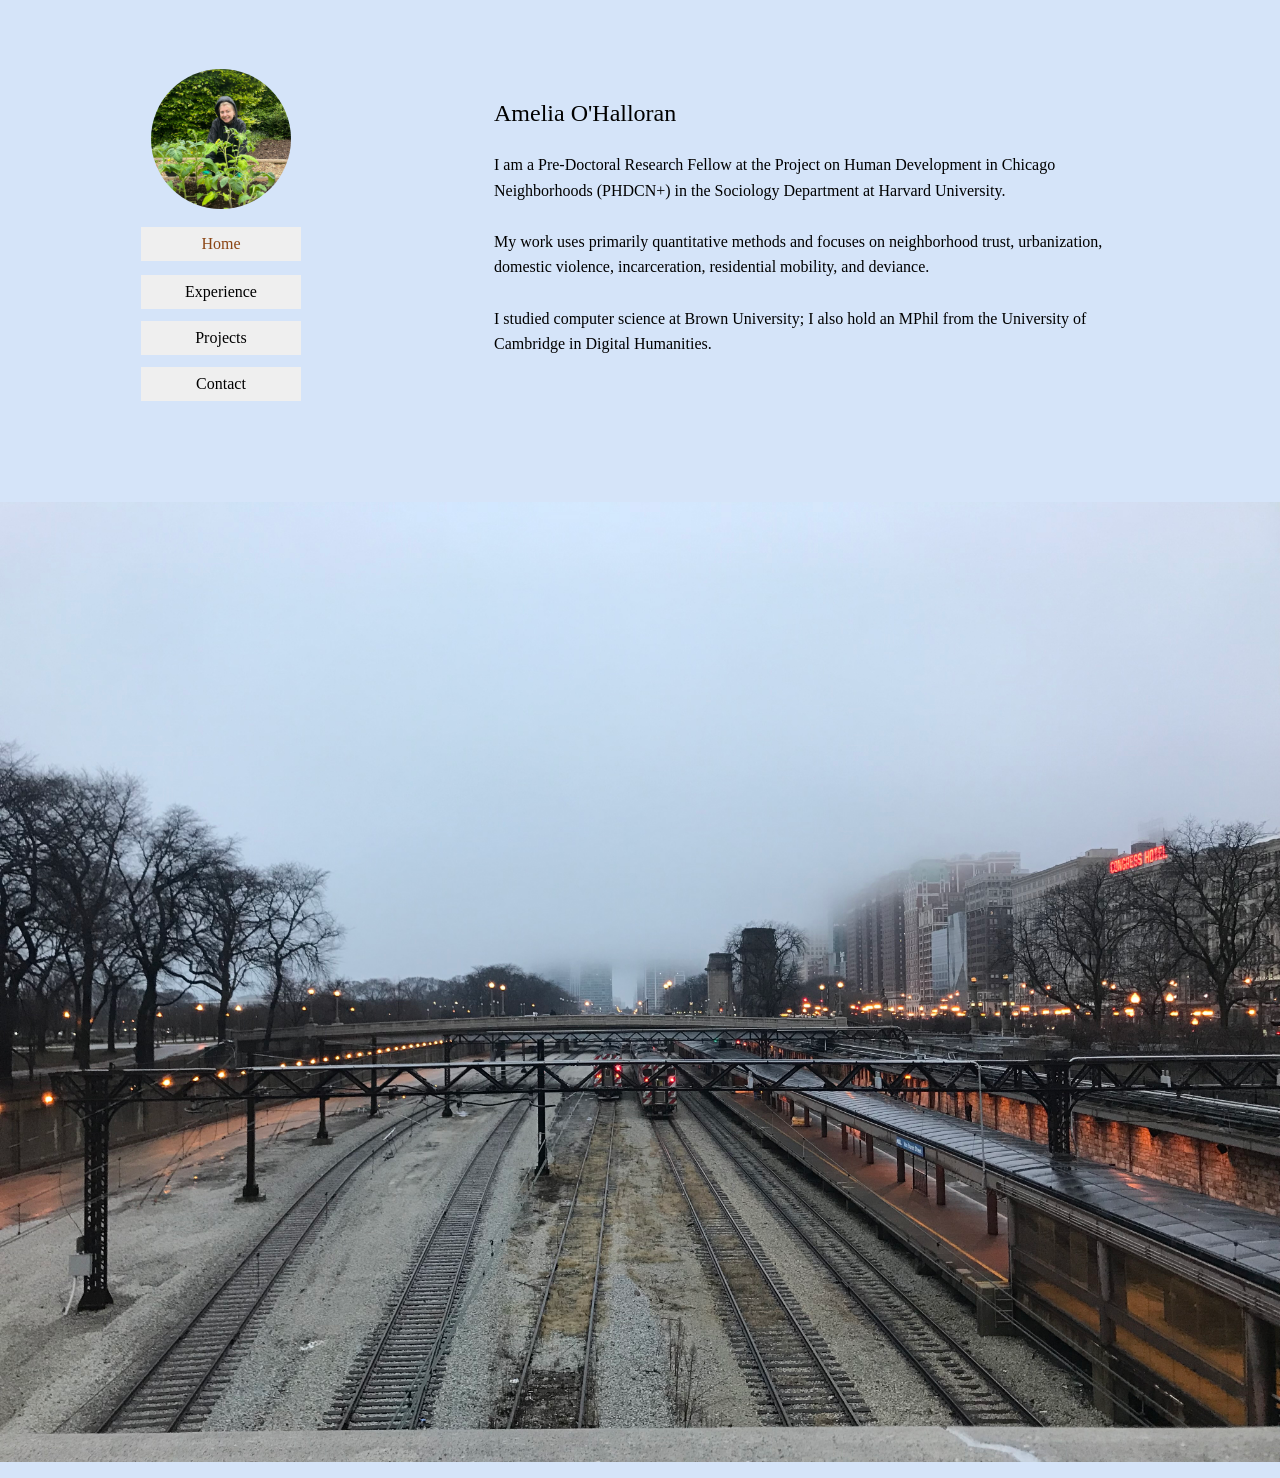
==== index.html @ 9ca45417 "Update index.html" ====
<!DOCTYPE html>
<html lang="en">
<head>
  <meta charset="UTF-8" />
  <meta name="viewport" content="width=device-width, initial-scale=1.0" />
  <title>Amelia O'Halloran</title>
  <style>
    html {
      overflow-y: scroll; 
    }

    body {
      margin: 0;
      font-family: "Times New Roman", Times, serif;
      /* background: url('IMG_7152.jpg') no-repeat center center fixed; 
      background-size: cover; */
      background-color: #D5E4F9; 
      /* color: #0a1a3c; */
      display: block;
      flex-direction: column;
      min-height: 100vh;
      align-items: flex-start;
      justify-content: center;
    }

    .container {
      display: flex;
      width: 100%;
      align-items: stretch;
      margin-top: 5vh; 
    }

    .section-divider {
      border: none;
      border-top: 3px solid #0a1a3c;   
      margin: 2rem 0;
      opacity: 0.4;                    
    }

    .sidebar {
      width: 250px;
      /* background-color: #f0e7d8; */
      /* background-color: rgba(240, 231, 216, 0.8); */
     /* box-shadow: 0 4px 20px rgba(0, 0, 0, 0.15); */
      display: flex;
      flex-direction: column;
      align-items: center;
      padding: 1.5rem 1rem;
      margin-left: 80px;
      flex-shrink: 0;
      justify-content: flex-start;
      position: sticky;
      top: 5vh; 
      height: auto;
      margin-bottom: 5vh;
    }

    .sidebar img {
      width: 140px;
      height: 140px;
      border-radius: 50%;
      object-fit: cover;
      margin-bottom: 1.25rem;
      border: none;
    }

    .sidebar nav {
      display: flex;
      flex-direction: column;
      gap: 0.75rem;
      width: 100%;
      text-align: center;
    }

    .bottom-photo {
  display: block;
  max-width: 100%;
  height: auto;
  margin: 2rem auto 1rem auto; /* centers and adds space above */
}

    .sidebar button {
  background-color: none; 
  border: none;
  /* border-radius: 8px; */
  font-family: inherit;
  font-size: 1rem;
  /*color: #0a1a3c; */
  cursor: pointer;
  padding: 0.5rem 1rem;
  width: 100%;
  max-width: 160px;
  margin: 0 auto;
  transition: all 0.3s ease;
}

.sidebar button:hover,
.sidebar button.active {
  /*background-color: rgba(240, 231, 216, 0.95); */
  color: #8B4513;
  transform: translateY(-2px); 
}

   main {
      width: 650px; 
      max-width: 650px;
      line-height: 1.6;
      padding: 1.8rem 2rem 0.5rem 2rem;
      overflow: visible;
      display: block;
      flex-direction: column;
      justify-content: flex-start; 
      margin-left: 100px;
      /*background-color: rgba(240, 231, 216, 0.8); */
      margin-bottom: 5vh; 
      min-height: 100%;

    }

    section {
      display: none;
    }

    section.active {
      display: block;
    }

    h1, h2, h3 {
      font-weight: normal;
    }

    .item {
      margin-bottom: 2rem;
    }

    .item h3 {
      margin-bottom: 0.25rem;
      font-size: 1.2rem;
    }

    .item h4 {
      margin: 0 0 0.5rem 0;
      font-size: 1rem;
      font-style: italic;
      font-weight: normal;
      opacity: 0.8;
    }

    footer {
      text-align: center;
      margin-top: 3rem;
      font-size: 0.9rem;
      opacity: 0.8;
    }

    a {
      color: #8B4513;
      text-decoration: none;

    }

    a:hover {
      color: #5C2E0C;
      text-decoration: underline;
    }

    .item {
      margin-bottom: 2rem;
      padding-bottom: 1.5rem;
      border-bottom: 1px solid #0a1a3c33;  
    }
    .item:last-of-type {
      border-bottom: none;
      padding-bottom: 0;
    } 

    .no-border {
      border-bottom: none !important;
      padding-bottom: 0;
    }

    .see-more {
      background: none;
      border: none;
      font-size: 1rem;
      font-family: "Times New Roman", Times, serif;
      color: #8B4513;
      cursor: pointer;
      text-decoration: none;
      padding: 0;
      margin-top: 0.5rem;
      font-style:italic;
    }

    .see-more:hover {
      color: #5C2E0C;
    }

    .more-text img {
      border-radius: 4px;
    }

    @media (max-width: 800px) {
      body {
        flex-direction: column;
        justify-content: flex-start;
      }

      .container {
        flex-direction: column;
        margin-top: 0;
      }

      .sidebar {
        width: 100%;
        height: auto;
        flex-direction: row;
        justify-content: center;
        margin-left: 0;
        padding: 1rem;
        position: static;
      }

      main {
        width: 90%;           
        max-width: 90%;      
        margin: 1rem auto;    
        padding: 2rem 1rem;
        height: auto;
        justify-content: flex-start;
        border-radius: 10px;
      }
    }
  </style>
</head>
<body>
  <div class="container">
    <aside class="sidebar">
      <img src="photo.jpg" alt="Amelia O'Halloran">
      <nav>
        <button class="tab-button active" data-tab="home">Home</button>
        <button class="tab-button" data-tab="experience">Experience</button>
        <button class="tab-button" data-tab="projects">Projects</button>
        <button class="tab-button" data-tab="contact">Contact</button>
      </nav>
    </aside>

    <main>
      <section id="home" class="active">
        <h2>Amelia O'Halloran</h2>
        <p>
          I am a Pre-Doctoral Research Fellow at the Project on Human Development in Chicago Neighborhoods (PHDCN+) in the Sociology Department at Harvard University. 
          <br>
          <br>
          My work uses primarily quantitative methods and focuses on neighborhood trust, urbanization, domestic violence, incarceration, residential mobility, and deviance. 
          <br>
          <br>
          I studied computer science at Brown University; I also hold an MPhil from the University of Cambridge in Digital Humanities.
          

          
          

        </p>
      </section>

      <section id="experience">
        <h2>Employment</h2>
        <div class="item">
          <h3>Pre-Doctoral Research Fellow</h3>
          <h4>Harvard University Sociology Department: July 2024 - Present</h4>
          <p>I work as a Pre-Doctoral Fellow with Professor Robert Sampson on the Project for Human Development in Chicago Neighborhoods (PHDCN+). I worked closely with Professor Sampson on his upcoming book, Marked by Time (2026), including creating figures, editing chapters, and writing sections of the manuscript. I also contributed to and edited multiple published papers, gathered and analyzed data from multiple sources (PHDCN+ survey data, CDC data, Chicago Police Department data), and wrote grant reports and proposals. I am an organizer of Harvard's Urban Data Lab within the Sociology Department.</p>
        </div>
        <div class="item">
          <h3>Researcher</h3>
          <h4>University of Cambridge's Minderoo Centre for Technology and Democracy: October 2023 - July 2024</h4>
          <p>I worked as a Researcher with Sociology professor Gina Neff at the University of Cambridge. I performed expert interviews and literature reviews to write a whitepaper on AI risks for Responsible AI UK. I also independently led a research project mapping global Responsible AI groups to develop collaborative ties.</p>
        </div>
        <div class="item no-border">
          <h3>Digital Business Analyst</h3>
          <h4>McKinsey & Company: August 2021 – May 2023 </h4>
          <p>I focused on uplifting organizations’ cybersecurity, trust, and privacy, including the following projects:
            <ul>
              <li>Designated team lead, managing a team of analysts to develop and facilitate a cybersecurity strategy workshop for 15+ CISOs of major medical organizations.</li>
              <li>Guided a Taiwanese electronics manufacturer to implement cybersecurity initiatives to uplift customer safety. Wrote cybersecurity and privacy standards and procedures in English and Mandarin.</li>
              <li>Guided a leading global bank through a regulatory response to a federal cybersecurity inquiry.</li>
            </ul>
          </p>
        </div>
        <hr class="section-divider">

        <h2>Education</h2>
        <div class="item">
          <h3>Brown University</h3>
          <h4>B.Sc., Computer Science and East Asian Studies (double major): September 2017 – May 2021</h4>
        </div>
        <div class="item">
          <h3>University of Cambridge</h3>
          <h4>MPhil, Digital Humanities: September 2023 – May 2024</h4>
        </div>
      </section>

      <section id="projects">
        <h2>Projects</h2>
        <div class="item">
          <h3>Mapping Residential Mobility among PHDCN+ participants</h3>
          <h4>Created as a Pre-Doctoral Research Fellow with the Project on Human Development in Chicago Neighborhoods (PHDCN+)</h4>
          <p>Animated map of the residential mobility of PHDCN+ participants, from 1995 to 2024, based on survey waves, built using R.</p>
        <div class="more-text" style="display:none;">
          <p>
            Also presented on the <a href="https://sites.harvard.edu/phdcn/">PHDCN+ homepage.</a>
          </p>
          <img src="animated_map_Nov_11_2024.gif" alt="Animated map of PHDCN+ Participant residential movement" style="max-width:100%; margin-top:10px;">
        </div>
        <button class="see-more" data-open="false">See more</button>
      </div>
        <div class="item">
          <h3>Privacy Caselaw in the US and UK</h3>
          <h4>Created as part of the MPhil in Digital Humanities at the University of Cambridge</h4>
          <p>Textual analysis of privacy-related caselaw in the US and the UK, performed using Python and R. Full data pipeline and code can be found <a href="https://github.com/ameliaohalloran7/privacy-caselaw">here</a>.</p>
        <div class="more-text" style="display:none;">
          <p>
            I conducted a "distant reading" of privacy-related caselaw, first by using Python to extract the text of all cases from the US Supreme Court and the UK Supreme Court (or the UK House of Lords prior to 2009), then by using R to perform keyword-in-context analyses. The two figures below are sample outputs of this analysis, wherein I focus on the keywords of privacy-related caselaw in one country that are unique to privacy-related cases as opposed to non-privacy-related cases. This allows us to compare the privacy-specific topics and themes across the two jurisdictions, finding that the US had a more technological bent to privacy cases, whereas the UK's privacy orientation was typically that of journalistic and media-related questions. If you are interested in the additional outcomes of this analysis, such as the partisan nature of privacy in the US or the most common precedents invoked across jurisdictions, please email me.  
          </p>
          <p>
          <img src="caselaw_1.png" alt="Words that were most unique to privacy-related cases in the UK" style="max-width:100%; margin-top:10px;">
        </p>
          <p>
            <img src="caselaw_2.png" alt="Words that were most unique to privacy-related cases in the UK" style="max-width:100%; margin-top:10px;">
          </p>
        </div>
        <button class="see-more" data-open="false">See more</button>
      </div>

        
      

        <div class="item">
          <h3>More projects coming soon!</h3>
          
        </div>
      </section>

      <section id="contact">
        <h2>Contact</h2>
        <p>Email: <a href="mailto:ameliaohalloran7@gmail.com">ameliaohalloran7@gmail.com</a></p>
      </section>

      <footer></footer>
    </main>
  </div>

  <script>
    const buttons = document.querySelectorAll('.tab-button');
    const sections = document.querySelectorAll('section');

    buttons.forEach(button => {
      button.addEventListener('click', () => {
        buttons.forEach(btn => btn.classList.remove('active'));
        button.classList.add('active');

        const target = button.dataset.tab;
        sections.forEach(section => {
          section.classList.toggle('active', section.id === target);
        });

        document.querySelector('main').scrollTo({ top: 0, behavior: 'smooth' });
      });
    });
  </script>
  <script>
  const expandButtons = document.querySelectorAll(".see-more");

  expandButtons.forEach(btn => {
    btn.addEventListener("click", () => {
      const moreText = btn.previousElementSibling; 
      const isOpen = btn.getAttribute("data-open") === "true";

      if (isOpen) {
        moreText.style.display = "none";
        btn.textContent = "See more";
        btn.setAttribute("data-open", "false");
      } else {
        moreText.style.display = "block";
        btn.textContent = "See less";
        btn.setAttribute("data-open", "true");
      }
    });
  });
</script>
<img src="IMG_7152.jpg" alt="Decorative bottom photo" class="bottom-photo">


</body>
</html>
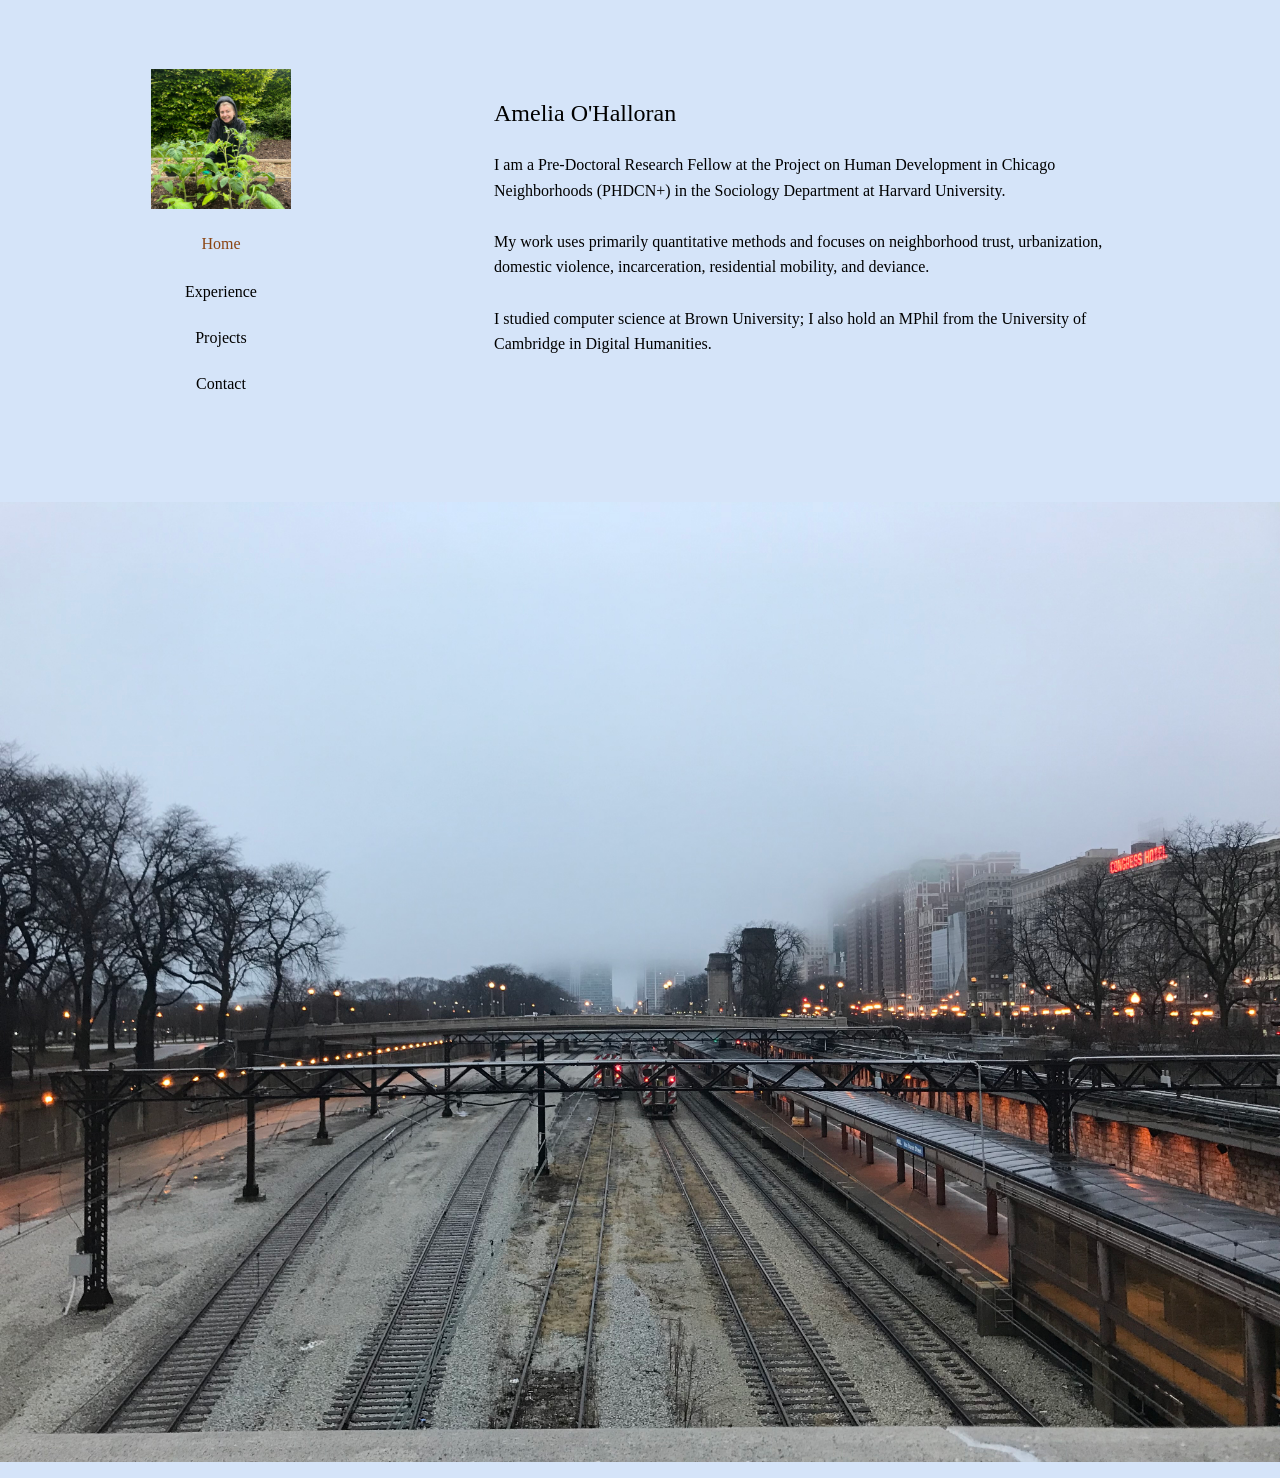
==== commit fdc55571: "Update index.html" ====
--- a/index.html
+++ b/index.html
@@ -58,7 +58,7 @@
     .sidebar img {
       width: 140px;
       height: 140px;
-      border-radius: 50%;
+      /* border-radius: 50%; */
       object-fit: cover;
       margin-bottom: 1.25rem;
       border: none;
@@ -80,7 +80,7 @@
 }
 
     .sidebar button {
-  background-color: none; 
+  background-color: transparent; 
   border: none;
   /* border-radius: 8px; */
   font-family: inherit;
@@ -96,6 +96,8 @@
 
 .sidebar button:hover,
 .sidebar button.active {
+    background-color: transparent; 
+
   /*background-color: rgba(240, 231, 216, 0.95); */
   color: #8B4513;
   transform: translateY(-2px); 
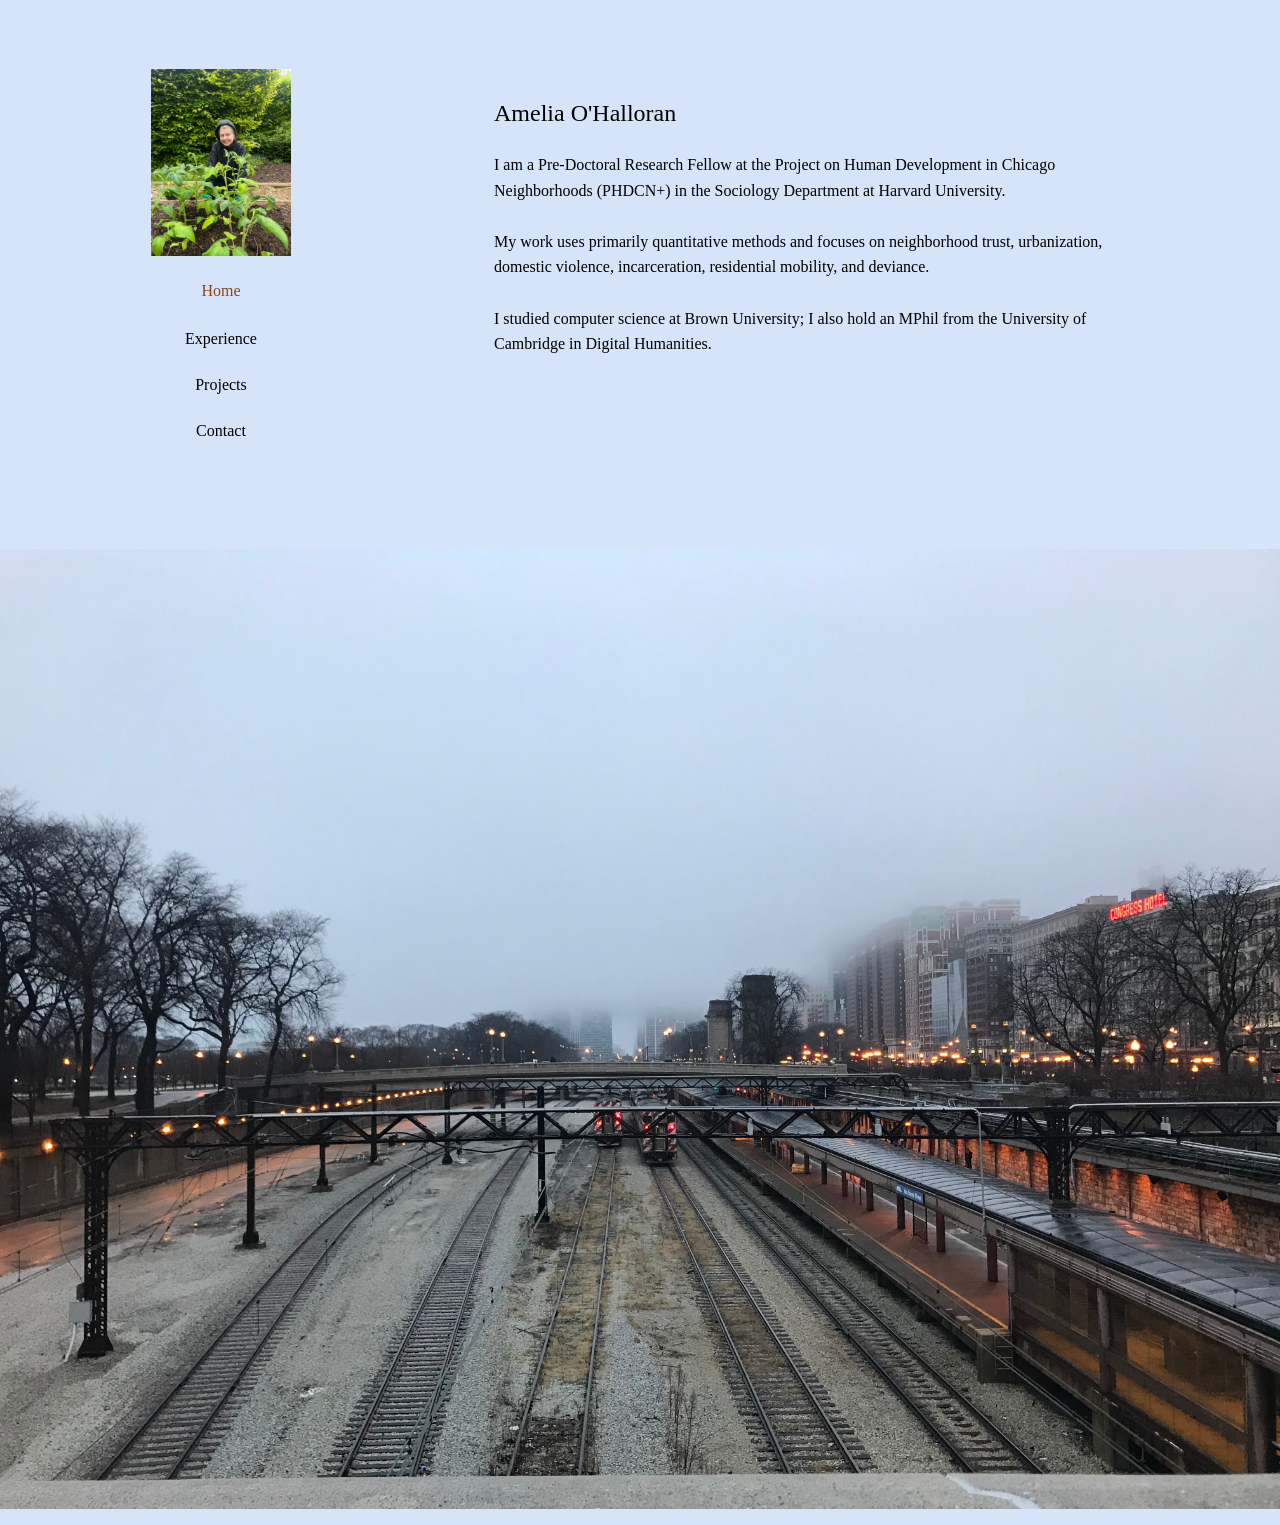
==== commit 387d1f33: "Update index.html" ====
--- a/index.html
+++ b/index.html
@@ -57,7 +57,7 @@
 
     .sidebar img {
       width: 140px;
-      height: 140px;
+      /* height: 140px; */
       /* border-radius: 50%; */
       object-fit: cover;
       margin-bottom: 1.25rem;
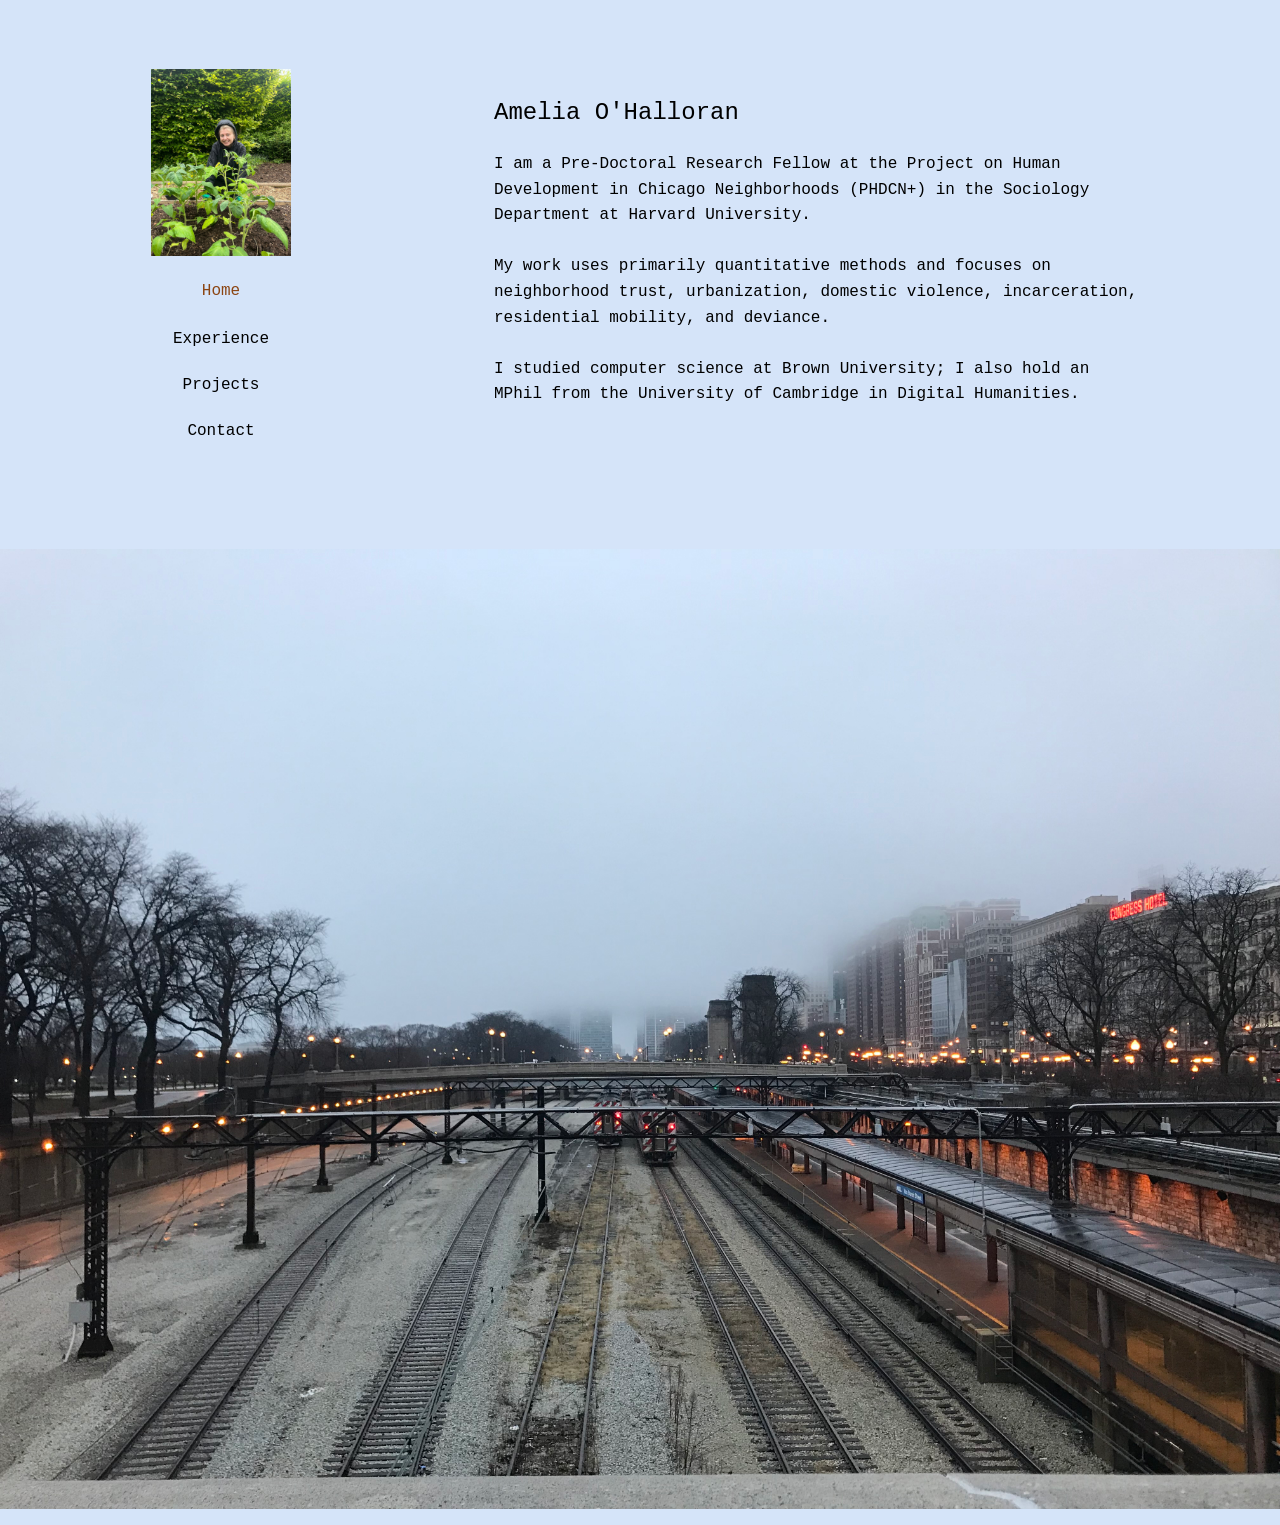
==== commit 49d9af66: "Update index.html" ====
--- a/index.html
+++ b/index.html
@@ -11,7 +11,7 @@
 
     body {
       margin: 0;
-      font-family: "Times New Roman", Times, serif;
+     font-family: "Courier New", Courier, monospace;
       /* background: url('IMG_7152.jpg') no-repeat center center fixed; 
       background-size: cover; */
       background-color: #D5E4F9; 
@@ -185,7 +185,7 @@
       background: none;
       border: none;
       font-size: 1rem;
-      font-family: "Times New Roman", Times, serif;
+      font-family: "Courier New", Courier, monospace;
       color: #8B4513;
       cursor: pointer;
       text-decoration: none;
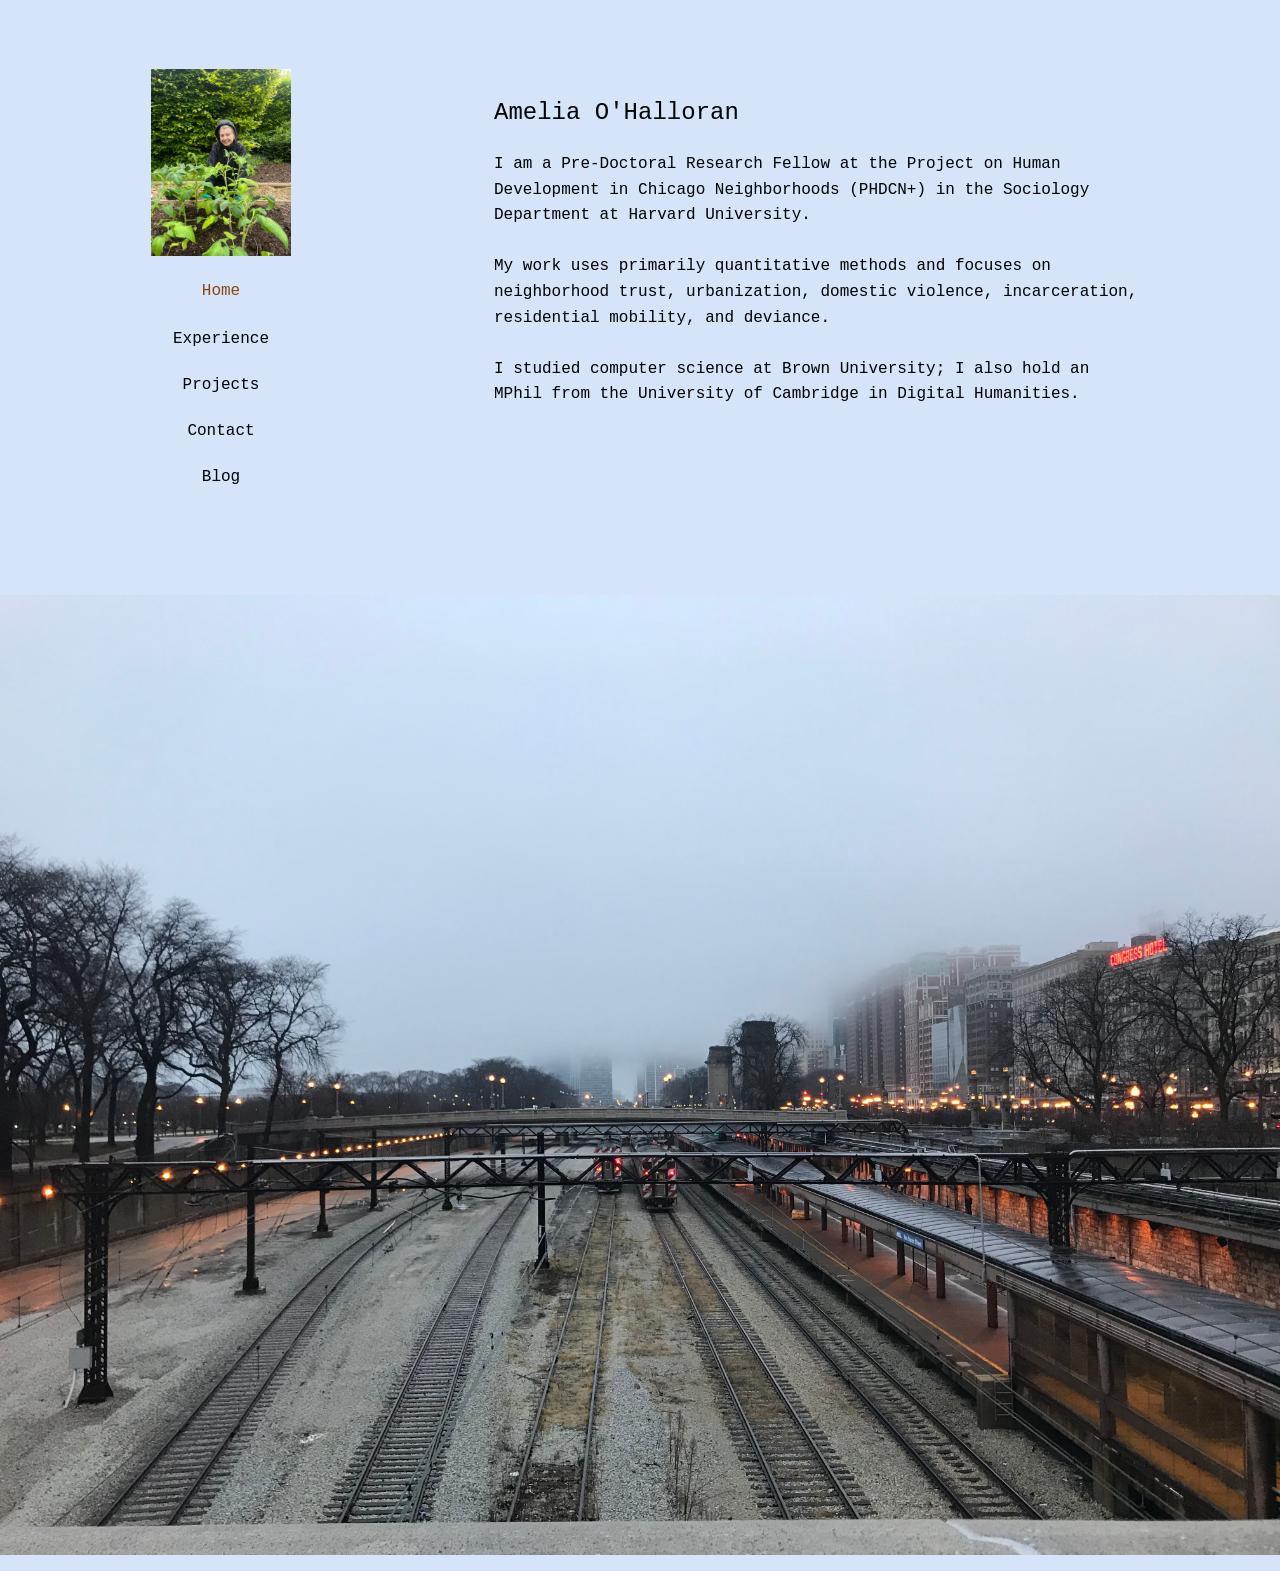
==== commit 27058d0d: "blog" ====
--- a/index.html
+++ b/index.html
@@ -198,6 +198,29 @@
       color: #5C2E0C;
     }
 
+    .nav-link {
+      display: block;
+      background-color: transparent;
+      font-family: inherit;
+      font-size: 1rem;
+      color: inherit;
+      cursor: pointer;
+      padding: 0.5rem 1rem;
+      width: 100%;
+      max-width: 160px;
+      margin: 0 auto;
+      text-align: center;
+      transition: all 0.3s ease;
+      text-decoration: none;
+    }
+
+    .nav-link:hover,
+    .nav-link.active {
+      color: #8B4513;
+      transform: translateY(-2px);
+      text-decoration: none;
+    }
+
     .more-text img {
       border-radius: 4px;
     }
@@ -244,6 +267,7 @@
         <button class="tab-button" data-tab="experience">Experience</button>
         <button class="tab-button" data-tab="projects">Projects</button>
         <button class="tab-button" data-tab="contact">Contact</button>
+        <a href="/blog/" class="nav-link">Blog</a>
       </nav>
     </aside>
 
@@ -369,6 +393,12 @@
         document.querySelector('main').scrollTo({ top: 0, behavior: 'smooth' });
       });
     });
+
+    const initialHash = window.location.hash.slice(1);
+    if (initialHash) {
+      const hashButton = document.querySelector(`.tab-button[data-tab="${initialHash}"]`);
+      if (hashButton) hashButton.click();
+    }
   </script>
   <script>
   const expandButtons = document.querySelectorAll(".see-more");
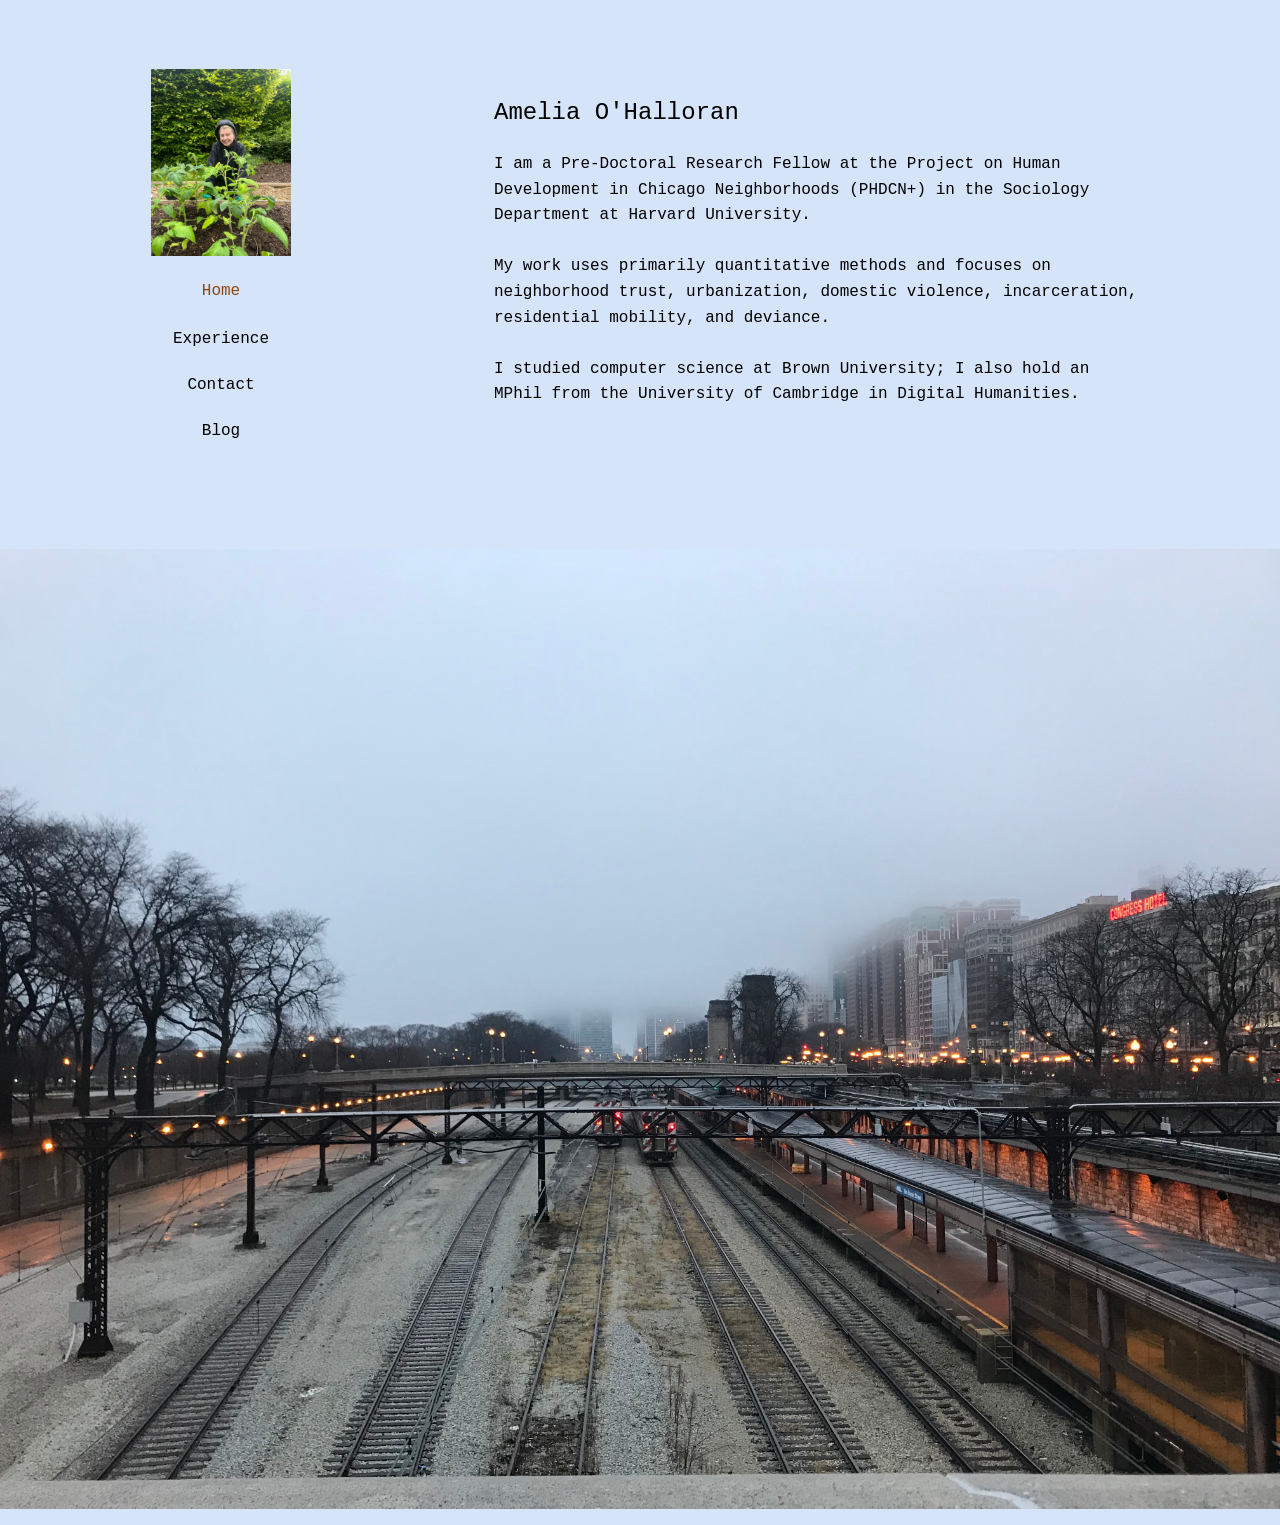
==== commit 5caa975a: "Update index.html" ====
--- a/index.html
+++ b/index.html
@@ -265,7 +265,6 @@
       <nav>
         <button class="tab-button active" data-tab="home">Home</button>
         <button class="tab-button" data-tab="experience">Experience</button>
-        <button class="tab-button" data-tab="projects">Projects</button>
         <button class="tab-button" data-tab="contact">Contact</button>
         <a href="/blog/" class="nav-link">Blog</a>
       </nav>
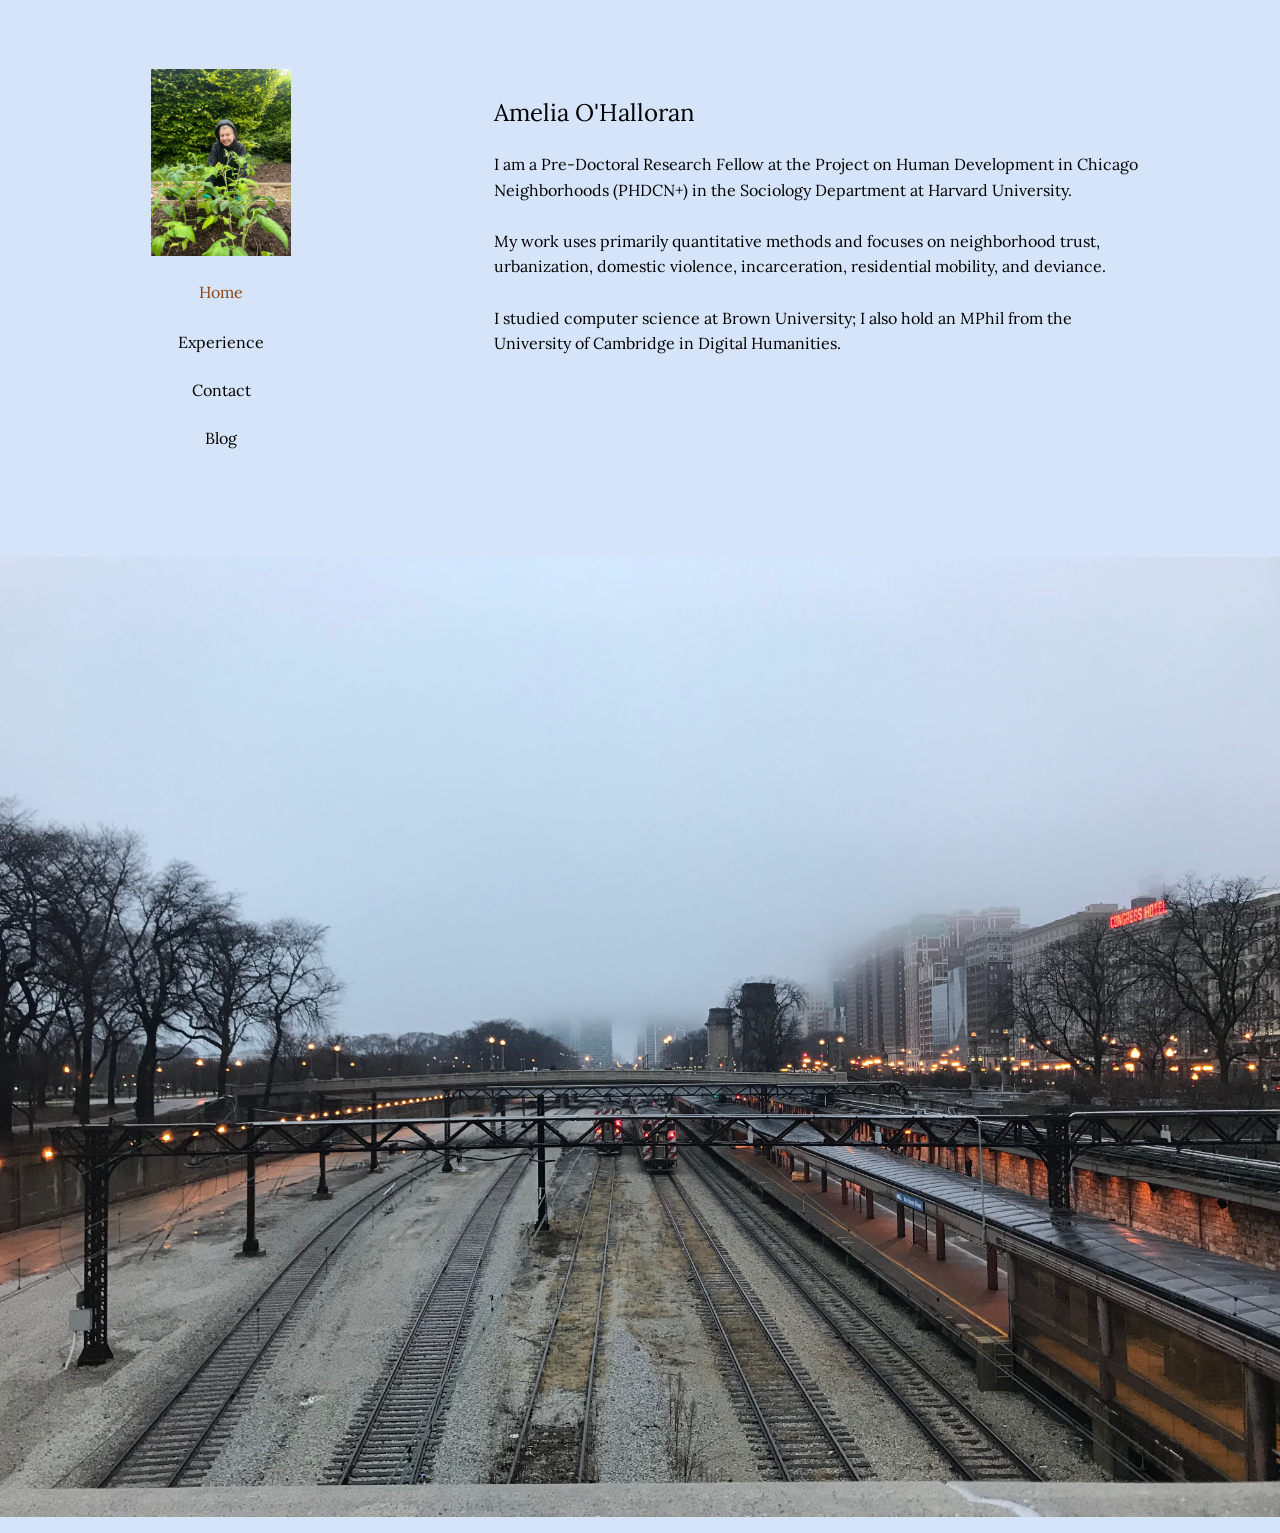
==== commit 59bbabbd: "font update" ====
--- a/index.html
+++ b/index.html
@@ -4,270 +4,13 @@
   <meta charset="UTF-8" />
   <meta name="viewport" content="width=device-width, initial-scale=1.0" />
   <title>Amelia O'Halloran</title>
-  <style>
-    html {
-      overflow-y: scroll; 
-    }
-
-    body {
-      margin: 0;
-     font-family: "Courier New", Courier, monospace;
-      /* background: url('IMG_7152.jpg') no-repeat center center fixed; 
-      background-size: cover; */
-      background-color: #D5E4F9; 
-      /* color: #0a1a3c; */
-      display: block;
-      flex-direction: column;
-      min-height: 100vh;
-      align-items: flex-start;
-      justify-content: center;
-    }
-
-    .container {
-      display: flex;
-      width: 100%;
-      align-items: stretch;
-      margin-top: 5vh; 
-    }
-
-    .section-divider {
-      border: none;
-      border-top: 3px solid #0a1a3c;   
-      margin: 2rem 0;
-      opacity: 0.4;                    
-    }
-
-    .sidebar {
-      width: 250px;
-      /* background-color: #f0e7d8; */
-      /* background-color: rgba(240, 231, 216, 0.8); */
-     /* box-shadow: 0 4px 20px rgba(0, 0, 0, 0.15); */
-      display: flex;
-      flex-direction: column;
-      align-items: center;
-      padding: 1.5rem 1rem;
-      margin-left: 80px;
-      flex-shrink: 0;
-      justify-content: flex-start;
-      position: sticky;
-      top: 5vh; 
-      height: auto;
-      margin-bottom: 5vh;
-    }
-
-    .sidebar img {
-      width: 140px;
-      /* height: 140px; */
-      /* border-radius: 50%; */
-      object-fit: cover;
-      margin-bottom: 1.25rem;
-      border: none;
-    }
-
-    .sidebar nav {
-      display: flex;
-      flex-direction: column;
-      gap: 0.75rem;
-      width: 100%;
-      text-align: center;
-    }
-
-    .bottom-photo {
-  display: block;
-  max-width: 100%;
-  height: auto;
-  margin: 2rem auto 1rem auto; /* centers and adds space above */
-}
-
-    .sidebar button {
-  background-color: transparent; 
-  border: none;
-  /* border-radius: 8px; */
-  font-family: inherit;
-  font-size: 1rem;
-  /*color: #0a1a3c; */
-  cursor: pointer;
-  padding: 0.5rem 1rem;
-  width: 100%;
-  max-width: 160px;
-  margin: 0 auto;
-  transition: all 0.3s ease;
-}
-
-.sidebar button:hover,
-.sidebar button.active {
-    background-color: transparent; 
-
-  /*background-color: rgba(240, 231, 216, 0.95); */
-  color: #8B4513;
-  transform: translateY(-2px); 
-}
-
-   main {
-      width: 650px; 
-      max-width: 650px;
-      line-height: 1.6;
-      padding: 1.8rem 2rem 0.5rem 2rem;
-      overflow: visible;
-      display: block;
-      flex-direction: column;
-      justify-content: flex-start; 
-      margin-left: 100px;
-      /*background-color: rgba(240, 231, 216, 0.8); */
-      margin-bottom: 5vh; 
-      min-height: 100%;
-
-    }
-
-    section {
-      display: none;
-    }
-
-    section.active {
-      display: block;
-    }
-
-    h1, h2, h3 {
-      font-weight: normal;
-    }
-
-    .item {
-      margin-bottom: 2rem;
-    }
-
-    .item h3 {
-      margin-bottom: 0.25rem;
-      font-size: 1.2rem;
-    }
-
-    .item h4 {
-      margin: 0 0 0.5rem 0;
-      font-size: 1rem;
-      font-style: italic;
-      font-weight: normal;
-      opacity: 0.8;
-    }
-
-    footer {
-      text-align: center;
-      margin-top: 3rem;
-      font-size: 0.9rem;
-      opacity: 0.8;
-    }
-
-    a {
-      color: #8B4513;
-      text-decoration: none;
-
-    }
-
-    a:hover {
-      color: #5C2E0C;
-      text-decoration: underline;
-    }
-
-    .item {
-      margin-bottom: 2rem;
-      padding-bottom: 1.5rem;
-      border-bottom: 1px solid #0a1a3c33;  
-    }
-    .item:last-of-type {
-      border-bottom: none;
-      padding-bottom: 0;
-    } 
-
-    .no-border {
-      border-bottom: none !important;
-      padding-bottom: 0;
-    }
-
-    .see-more {
-      background: none;
-      border: none;
-      font-size: 1rem;
-      font-family: "Courier New", Courier, monospace;
-      color: #8B4513;
-      cursor: pointer;
-      text-decoration: none;
-      padding: 0;
-      margin-top: 0.5rem;
-      font-style:italic;
-    }
-
-    .see-more:hover {
-      color: #5C2E0C;
-    }
-
-    .nav-link {
-      display: block;
-      background-color: transparent;
-      font-family: inherit;
-      font-size: 1rem;
-      color: inherit;
-      cursor: pointer;
-      padding: 0.5rem 1rem;
-      width: 100%;
-      max-width: 160px;
-      margin: 0 auto;
-      text-align: center;
-      transition: all 0.3s ease;
-      text-decoration: none;
-    }
-
-    .nav-link:hover,
-    .nav-link.active {
-      color: #8B4513;
-      transform: translateY(-2px);
-      text-decoration: none;
-    }
-
-    .more-text img {
-      border-radius: 4px;
-    }
-
-    @media (max-width: 800px) {
-      body {
-        flex-direction: column;
-        justify-content: flex-start;
-      }
-
-      .container {
-        flex-direction: column;
-        margin-top: 0;
-      }
-
-      .sidebar {
-        width: 100%;
-        height: auto;
-        flex-direction: row;
-        justify-content: center;
-        margin-left: 0;
-        padding: 1rem;
-        position: static;
-      }
-
-      main {
-        width: 90%;           
-        max-width: 90%;      
-        margin: 1rem auto;    
-        padding: 2rem 1rem;
-        height: auto;
-        justify-content: flex-start;
-        border-radius: 10px;
-      }
-    }
-  </style>
+  <link rel="stylesheet" href="/style.css">
 </head>
 <body>
   <div class="container">
     <aside class="sidebar">
       <img src="photo.jpg" alt="Amelia O'Halloran">
-      <nav>
-        <button class="tab-button active" data-tab="home">Home</button>
-        <button class="tab-button" data-tab="experience">Experience</button>
-        <button class="tab-button" data-tab="contact">Contact</button>
-        <a href="/blog/" class="nav-link">Blog</a>
-      </nav>
+      <nav id="site-nav"></nav>
     </aside>
 
     <main>
@@ -375,7 +118,9 @@
     </main>
   </div>
 
+  <script src="/nav.js"></script>
   <script>
+    // nav.js runs synchronously and has already populated #site-nav
     const buttons = document.querySelectorAll('.tab-button');
     const sections = document.querySelectorAll('section');
 
--- a/style.css
+++ b/style.css
@@ -0,0 +1,328 @@
+@import url('https://fonts.googleapis.com/css2?family=Lora:ital,wght@0,400;0,500;1,400&display=swap');
+
+/* ── Base ──────────────────────────────────────────────────────────────────── */
+
+html {
+  overflow-y: scroll;
+}
+
+body {
+  margin: 0;
+  font-family: 'Lora', serif;
+  background-color: #D5E4F9;
+  display: block;
+  flex-direction: column;
+  min-height: 100vh;
+  align-items: flex-start;
+  justify-content: center;
+}
+
+h1, h2, h3 {
+  font-weight: normal;
+}
+
+a {
+  color: #8B4513;
+  text-decoration: none;
+}
+
+a:hover {
+  color: #5C2E0C;
+  text-decoration: underline;
+}
+
+footer {
+  text-align: center;
+  margin-top: 3rem;
+  font-size: 0.9rem;
+  opacity: 0.8;
+}
+
+/* ── Layout ────────────────────────────────────────────────────────────────── */
+
+.container {
+  display: flex;
+  width: 100%;
+  align-items: stretch;
+  margin-top: 5vh;
+}
+
+.sidebar {
+  width: 250px;
+  display: flex;
+  flex-direction: column;
+  align-items: center;
+  padding: 1.5rem 1rem;
+  margin-left: 80px;
+  flex-shrink: 0;
+  justify-content: flex-start;
+  position: sticky;
+  top: 5vh;
+  height: auto;
+  margin-bottom: 5vh;
+}
+
+.sidebar img {
+  width: 140px;
+  object-fit: cover;
+  margin-bottom: 1.25rem;
+  border: none;
+}
+
+.sidebar nav {
+  display: flex;
+  flex-direction: column;
+  gap: 0.75rem;
+  width: 100%;
+  text-align: center;
+}
+
+main {
+  width: 650px;
+  max-width: 650px;
+  line-height: 1.6;
+  padding: 1.8rem 2rem 0.5rem 2rem;
+  overflow: visible;
+  display: block;
+  flex-direction: column;
+  justify-content: flex-start;
+  margin-left: 100px;
+  margin-bottom: 5vh;
+  min-height: 100%;
+}
+
+.bottom-photo {
+  display: block;
+  max-width: 100%;
+  height: auto;
+  margin: 2rem auto 1rem auto;
+}
+
+/* ── Navigation ────────────────────────────────────────────────────────────── */
+
+.sidebar button {
+  background-color: transparent;
+  border: none;
+  font-family: inherit;
+  font-size: 1rem;
+  cursor: pointer;
+  padding: 0.5rem 1rem;
+  width: 100%;
+  max-width: 160px;
+  margin: 0 auto;
+  transition: all 0.3s ease;
+}
+
+.sidebar button:hover,
+.sidebar button.active {
+  background-color: transparent;
+  color: #8B4513;
+  transform: translateY(-2px);
+}
+
+.nav-link {
+  display: block;
+  background-color: transparent;
+  font-family: inherit;
+  font-size: 1rem;
+  color: inherit;
+  cursor: pointer;
+  padding: 0.5rem 1rem;
+  width: 100%;
+  max-width: 160px;
+  margin: 0 auto;
+  text-align: center;
+  transition: all 0.3s ease;
+  text-decoration: none;
+}
+
+.nav-link:hover {
+  color: #8B4513;
+  transform: translateY(-2px);
+  text-decoration: none;
+}
+
+.nav-link.active {
+  color: #8B4513;
+}
+
+/* ── Main page: tabs ───────────────────────────────────────────────────────── */
+
+section {
+  display: none;
+}
+
+section.active {
+  display: block;
+}
+
+.section-divider {
+  border: none;
+  border-top: 3px solid #0a1a3c;
+  margin: 2rem 0;
+  opacity: 0.4;
+}
+
+/* ── Main page: experience/projects items ──────────────────────────────────── */
+
+.item {
+  margin-bottom: 2rem;
+  padding-bottom: 1.5rem;
+  border-bottom: 1px solid #0a1a3c33;
+}
+
+.item:last-of-type {
+  border-bottom: none;
+  padding-bottom: 0;
+}
+
+.item h3 {
+  margin-bottom: 0.25rem;
+  font-size: 1.2rem;
+}
+
+.item h4 {
+  margin: 0 0 0.5rem 0;
+  font-size: 1rem;
+  font-style: italic;
+  font-weight: normal;
+  opacity: 0.8;
+}
+
+.no-border {
+  border-bottom: none !important;
+  padding-bottom: 0;
+}
+
+.see-more {
+  background: none;
+  border: none;
+  font-size: 1rem;
+  font-family: inherit;
+  color: #8B4513;
+  cursor: pointer;
+  text-decoration: none;
+  padding: 0;
+  margin-top: 0.5rem;
+  font-style: italic;
+}
+
+.see-more:hover {
+  color: #5C2E0C;
+}
+
+.more-text img {
+  border-radius: 4px;
+}
+
+/* ── Blog listing ──────────────────────────────────────────────────────────── */
+
+.post-item {
+  margin-bottom: 2rem;
+  padding-bottom: 1.5rem;
+  border-bottom: 1px solid #0a1a3c33;
+}
+
+.post-item:last-of-type {
+  border-bottom: none;
+  padding-bottom: 0;
+}
+
+.post-item h3 {
+  margin-bottom: 0.25rem;
+  font-size: 1.2rem;
+}
+
+.post-item h3 a {
+  color: inherit;
+  text-decoration: none;
+}
+
+.post-item h3 a:hover {
+  color: #8B4513;
+  text-decoration: underline;
+}
+
+.post-item h4 {
+  margin: 0 0 0.4rem 0;
+  font-size: 1rem;
+  font-style: italic;
+  font-weight: normal;
+  opacity: 0.8;
+}
+
+.post-date {
+  margin: 0;
+  font-size: 0.9rem;
+  opacity: 0.65;
+}
+
+/* ── Blog post ─────────────────────────────────────────────────────────────── */
+
+.back-link {
+  display: inline-block;
+  margin-bottom: 1.5rem;
+  font-size: 0.95rem;
+}
+
+.post-header {
+  margin-bottom: 2rem;
+  padding-bottom: 1.5rem;
+  border-bottom: 1px solid #0a1a3c33;
+}
+
+.post-header h2 {
+  margin-bottom: 0.25rem;
+}
+
+.post-header h3 {
+  margin: 0 0 0.5rem 0;
+  font-size: 1rem;
+  font-style: italic;
+  font-weight: normal;
+  opacity: 0.8;
+}
+
+.post-body p {
+  margin-bottom: 1.25rem;
+}
+
+.post-body img {
+  max-width: 100%;
+  border-radius: 4px;
+  margin: 1rem 0;
+}
+
+/* ── Responsive ────────────────────────────────────────────────────────────── */
+
+@media (max-width: 800px) {
+  body {
+    flex-direction: column;
+    justify-content: flex-start;
+  }
+
+  .container {
+    flex-direction: column;
+    margin-top: 0;
+  }
+
+  .sidebar {
+    width: 100%;
+    height: auto;
+    flex-direction: row;
+    justify-content: center;
+    margin-left: 0;
+    padding: 1rem;
+    position: static;
+  }
+
+  main {
+    width: 90%;
+    max-width: 90%;
+    margin: 1rem auto;
+    padding: 2rem 1rem;
+    height: auto;
+    justify-content: flex-start;
+    border-radius: 10px;
+  }
+}
